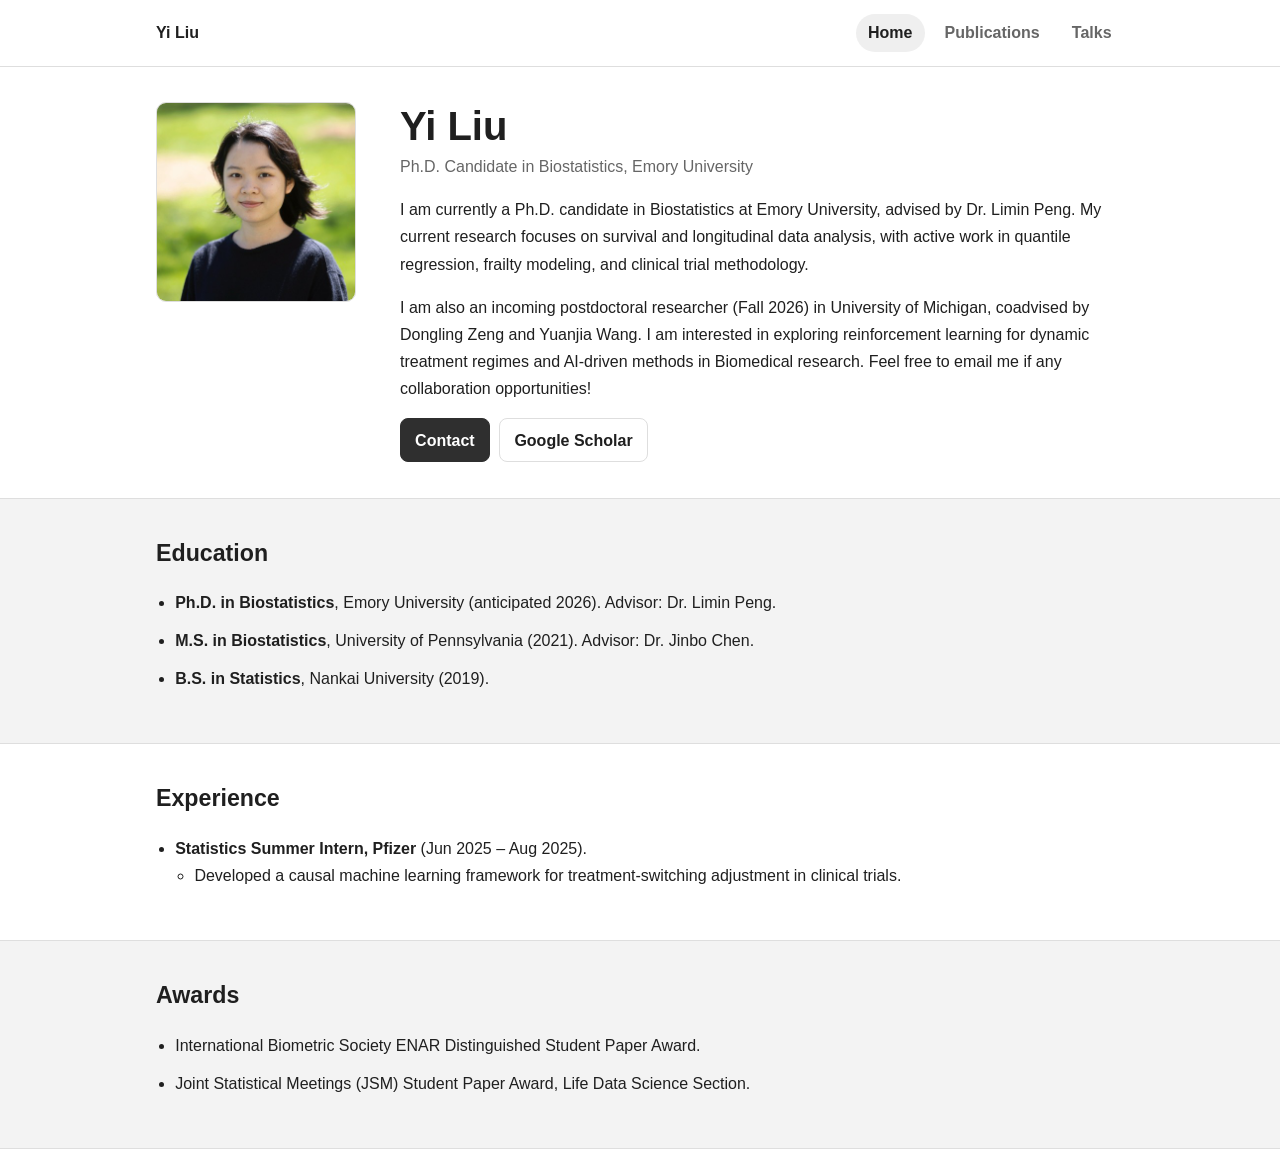
==== index.html @ a0813bbd "Update index.html" ====
<!DOCTYPE html>
<html lang="en">
  <head>
    <meta charset="UTF-8" />
    <meta name="viewport" content="width=device-width, initial-scale=1.0" />
    <title>Yi Liu | Biostatistics Research</title>
    <link rel="stylesheet" href="styles.css" />
  </head>
  <body>
    <header class="site-header">
      <div class="nav-shell">
        <div class="brand">Yi Liu</div>
        <nav class="tabs" aria-label="Main navigation">
          <a class="active" href="index.html">Home</a>
          <a href="publications.html">Publications</a>
          <a href="talks.html">Talks</a>
        </nav>
      </div>
    </header>

    <main>
      <section class="section-block section-light intro">
        <div class="content-wrap intro-grid">
          <img src="assets/yi-liu.jpeg" alt="Portrait illustration of Yi Liu" class="hero-photo" />
          <div>
            <h1>Yi Liu</h1>
            <p class="subtitle">Ph.D. Candidate in Biostatistics, Emory University</p>
            <p>
              I am currently a Ph.D. candidate in Biostatistics at Emory University, advised by
              Dr. Limin Peng. My current research focuses on survival and longitudinal data
              analysis, with active work in quantile regression, frailty modeling, and clinical
              trial methodology.
            </p>
            <p>
              I am also an incoming postdoctoral researcher (Fall 2026) in University of Michigan, coadvised by Dongling Zeng and Yuanjia Wang. I am interested in exploring
              reinforcement learning for dynamic treatment regimes and AI-driven methods in
              Biomedical research. Feel free to email me if any collaboration opportunities!
            </p>
            <div class="cta-row">
              <a class="button primary" href="mailto:yi.liu@emory.edu">Contact</a>
              <a class="button" href="https://scholar.google.com/citations?user=tV492EAAAAAJ&hl=en" target="_blank" rel="noopener noreferrer">Google Scholar</a>
            </div>
          </div>
        </div>
      </section>

      <section class="section-block section-gray">
        <div class="content-wrap">
          <h2>Education</h2>
          <ul>
            <li><strong>Ph.D. in Biostatistics</strong>, Emory University (anticipated 2026). Advisor: Dr. Limin Peng.</li>
            <li><strong>M.S. in Biostatistics</strong>, University of Pennsylvania (2021). Advisor: Dr. Jinbo Chen.</li>
            <li><strong>B.S. in Statistics</strong>, Nankai University (2019).</li>
          </ul>
        </div>
      </section>

      <section class="section-block section-light">
        <div class="content-wrap">
          <h2>Experience</h2>
<ul>
  <li>
    <strong>Statistics Summer Intern, Pfizer</strong> (Jun 2025 – Aug 2025).
    <ul>
      <li>Developed a causal machine learning framework for treatment-switching adjustment in clinical trials.</li>
    </ul>
  </li>
</ul>
        </div>
      </section>

      <section class="section-block section-gray">
        <div class="content-wrap">
          <h2>Awards</h2>
          <ul>
            <li>International Biometric Society ENAR Distinguished Student Paper Award.</li>
            <li>Joint Statistical Meetings (JSM) Student Paper Award, Life Data Science Section.</li>
          </ul>
        </div>
      </section>
    </main>
  </body>
</html>
---- styles.css ----
:root {
  --bg-white: #ffffff;
  --bg-gray: #f3f3f3;
  --text: #1f1f1f;
  --muted: #666666;
  --line: #dedede;
  --accent: #2f2f2f;
}

* {
  box-sizing: border-box;
}

body {
  margin: 0;
  font-family: "Inter", "Segoe UI", Roboto, sans-serif;
  color: var(--text);
  background: var(--bg-white);
  line-height: 1.7;
}

a {
  color: inherit;
}

.site-header {
  position: sticky;
  top: 0;
  z-index: 20;
  border-bottom: 1px solid var(--line);
  background: rgba(255, 255, 255, 0.95);
}

.nav-shell {
  max-width: 1000px;
  margin: 0 auto;
  padding: 0.85rem 1rem;
  display: flex;
  justify-content: space-between;
  align-items: center;
  gap: 1rem;
}

.brand {
  font-weight: 700;
}

.tabs {
  display: flex;
  flex-wrap: wrap;
  gap: 0.45rem;
}

.tabs a {
  padding: 0.35rem 0.78rem;
  border-radius: 999px;
  text-decoration: none;
  color: var(--muted);
  font-weight: 600;
}

.tabs a.active,
.tabs a:hover {
  color: var(--text);
  background: #efefef;
}

.container {
  max-width: 1000px;
  margin: 0 auto;
  padding: 2rem 1rem 3rem;
}

.section-block {
  padding: 2.2rem 0;
  border-bottom: 1px solid var(--line);
}

.section-light {
  background: var(--bg-white);
}

.section-gray {
  background: var(--bg-gray);
}

.content-wrap {
  max-width: 1000px;
  margin: 0 auto;
  padding: 0 1rem;
}

.intro-grid {
  display: grid;
  grid-template-columns: 220px 1fr;
  gap: 1.5rem;
  align-items: start;
}

.hero-photo {
  width: 100%;
  max-width: 200px;
  aspect-ratio: 1;
  border-radius: 10px;
  border: 1px solid var(--line);
  background: #fafafa;
}

h1 {
  margin: 0;
  line-height: 1.2;
  font-size: clamp(2rem, 3.4vw, 2.5rem);
}

h2 {
  margin: 0 0 0.65rem;
  font-size: 1.45rem;
}

.subtitle {
  margin: 0.2rem 0 0.8rem;
  color: var(--muted);
}

.cta-row {
  display: flex;
  flex-wrap: wrap;
  gap: 0.6rem;
  margin-top: 1rem;
}

.button {
  text-decoration: none;
  padding: 0.46rem 0.88rem;
  border-radius: 8px;
  font-weight: 600;
  border: 1px solid var(--line);
  background: #fff;
}

.button.primary {
  color: #fff;
  background: var(--accent);
  border-color: var(--accent);
}

.list-page {
  background: #fff;
  border: 1px solid var(--line);
  padding: 1.25rem;
}

.list-page h1 {
  margin-bottom: 0.35rem;
}

.list-page p {
  margin-top: 0;
  color: var(--muted);
}

ol,
ul {
  padding-left: 1.2rem;
}

li + li {
  margin-top: 0.66rem;
}

@media (max-width: 830px) {
  .intro-grid {
    grid-template-columns: 1fr;
  }

  .hero-photo {
    max-width: 160px;
  }
}
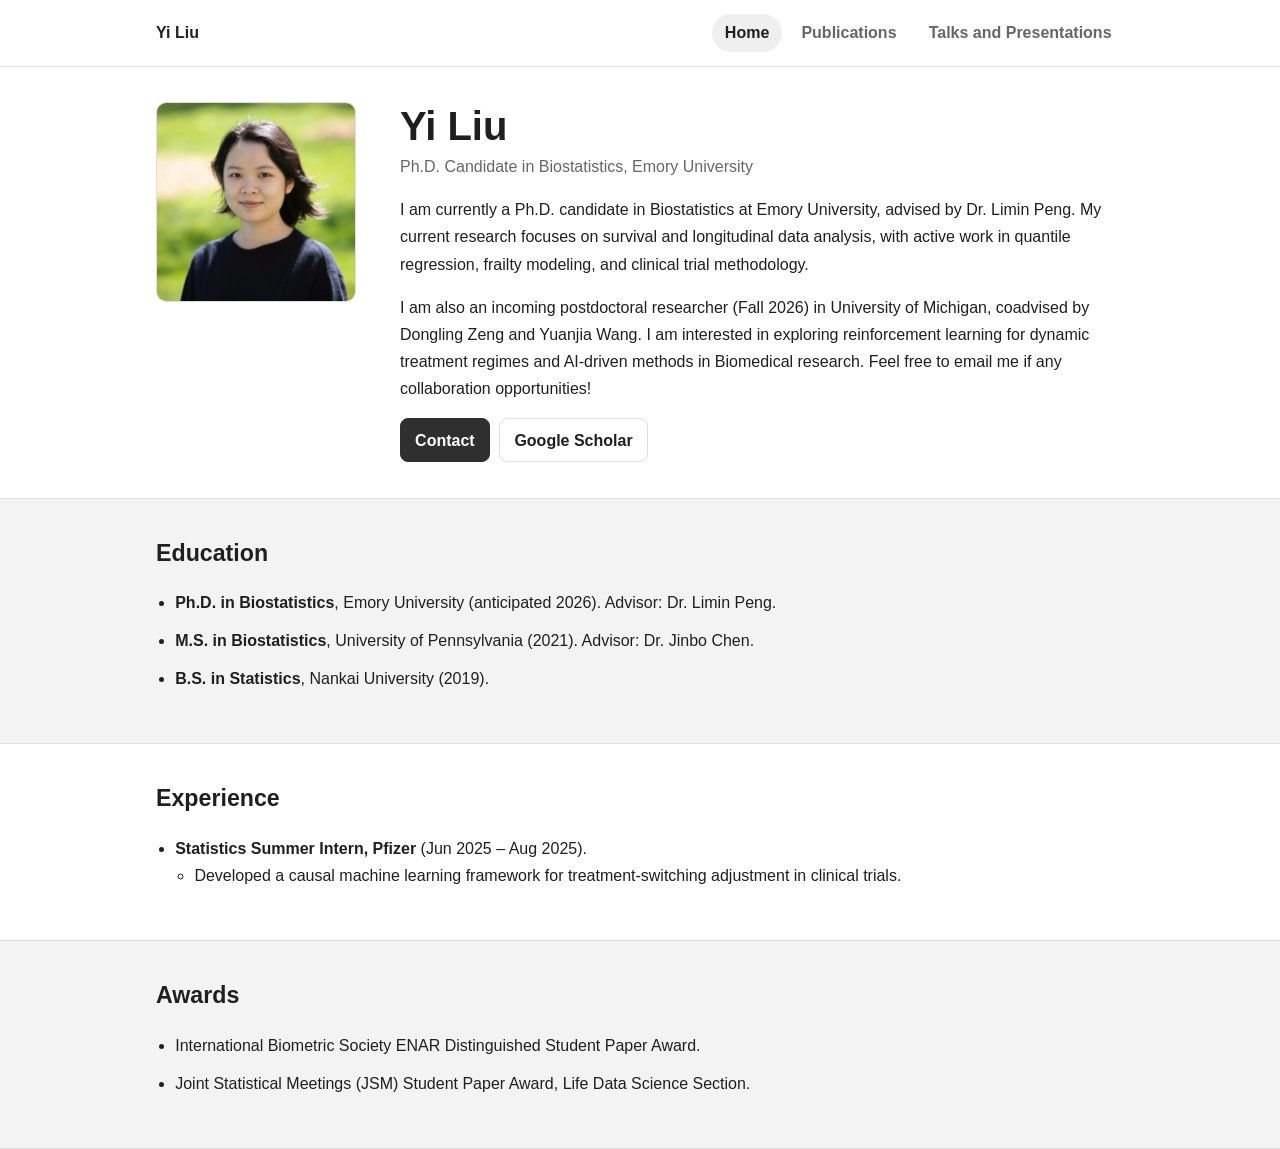
==== commit a8201416: "Update index.html" ====
--- a/index.html
+++ b/index.html
@@ -13,7 +13,7 @@
         <nav class="tabs" aria-label="Main navigation">
           <a class="active" href="index.html">Home</a>
           <a href="publications.html">Publications</a>
-          <a href="talks.html">Talks</a>
+          <a href="talks.html">Talks and Presentations</a>
         </nav>
       </div>
     </header>
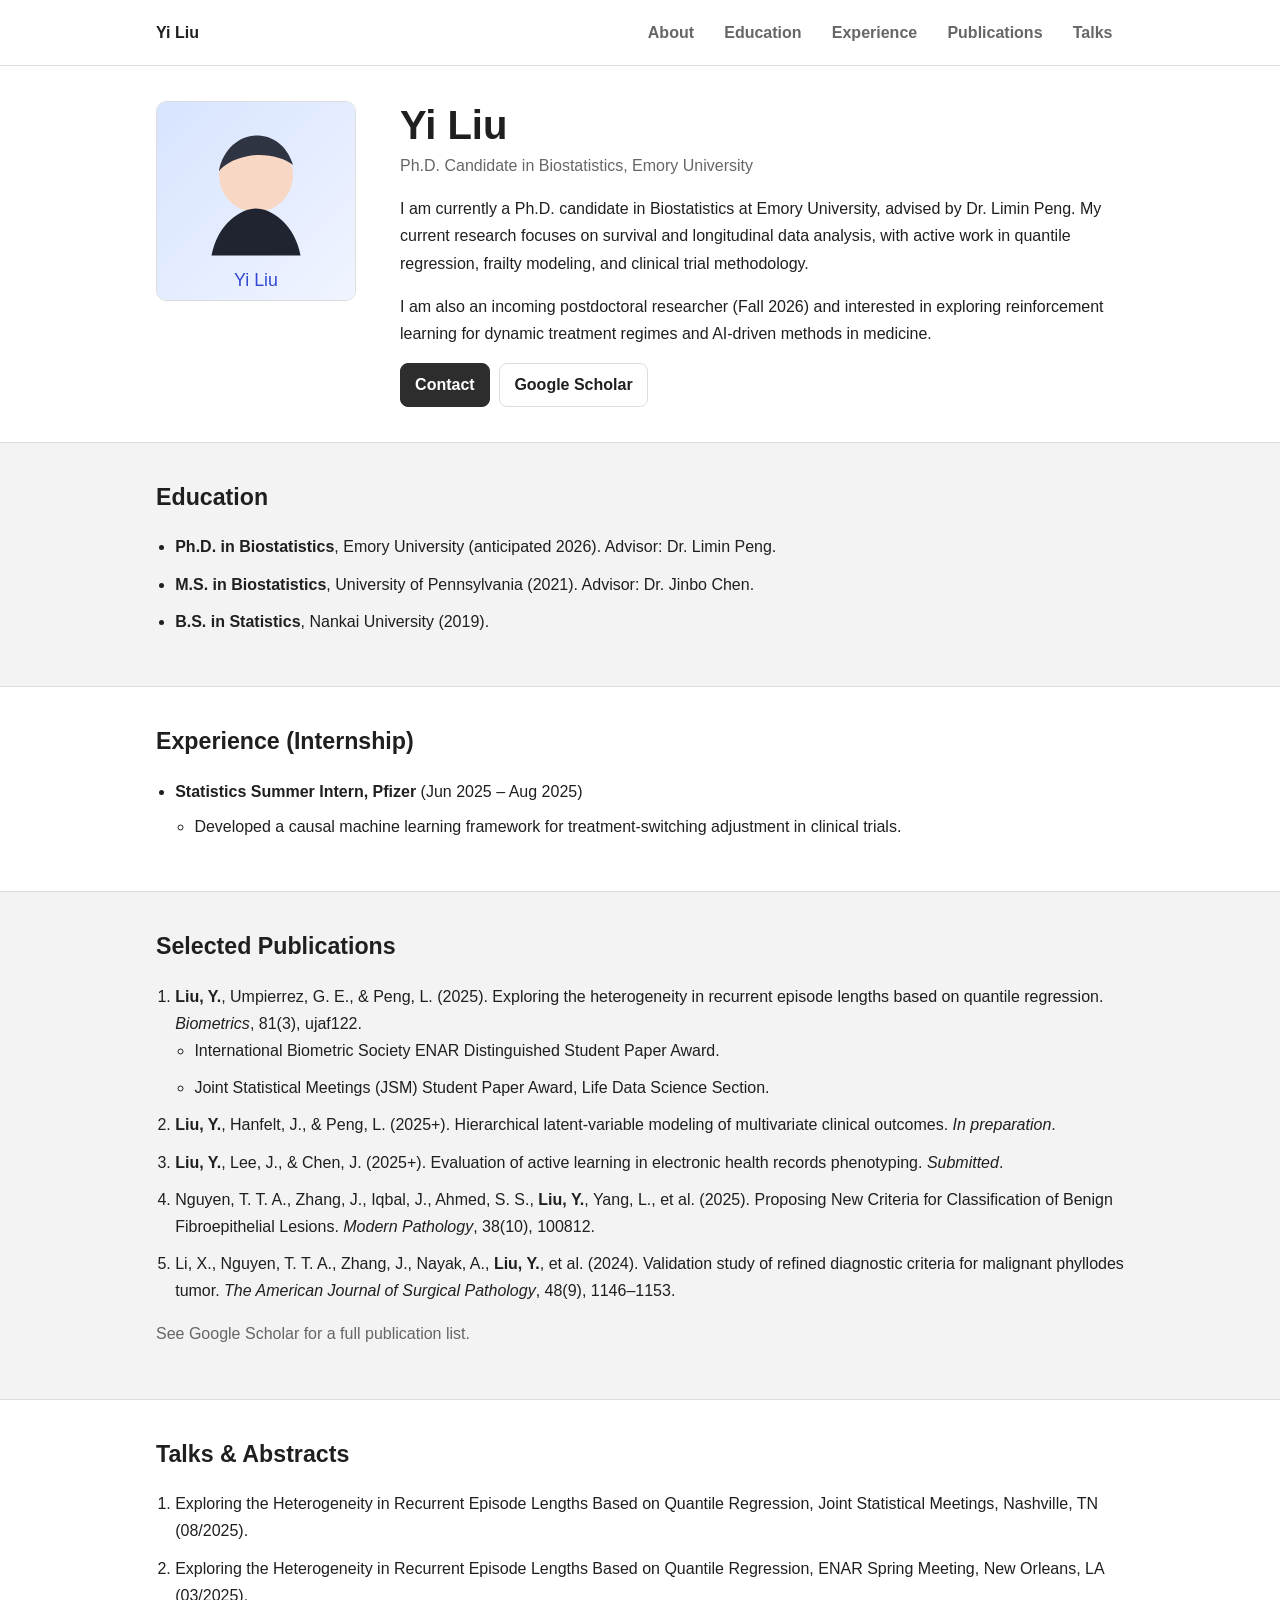
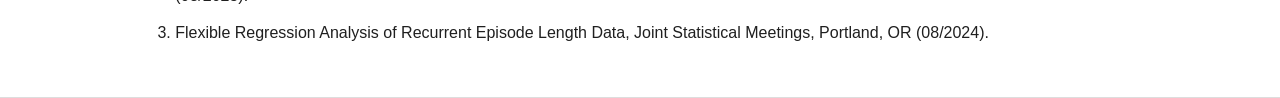
==== commit e62f8253: "Move awards under publication entry and remove awards section" ====
--- a/index.html
+++ b/index.html
@@ -10,18 +10,20 @@
     <header class="site-header">
       <div class="nav-shell">
         <div class="brand">Yi Liu</div>
-        <nav class="tabs" aria-label="Main navigation">
-          <a class="active" href="index.html">Home</a>
-          <a href="publications.html">Publications</a>
-          <a href="talks.html">Talks and Presentations</a>
+        <nav class="tabs" aria-label="On-page navigation">
+          <a href="#about">About</a>
+          <a href="#education">Education</a>
+          <a href="#experience">Experience</a>
+          <a href="#publications">Publications</a>
+          <a href="#talks">Talks</a>
         </nav>
       </div>
     </header>
 
     <main>
-      <section class="section-block section-light intro">
+      <section id="about" class="section-block section-light intro">
         <div class="content-wrap intro-grid">
-          <img src="assets/yi-liu.jpeg" alt="Portrait illustration of Yi Liu" class="hero-photo" />
+          <img src="assets/yi-liu.svg" alt="Portrait illustration of Yi Liu" class="hero-photo" />
           <div>
             <h1>Yi Liu</h1>
             <p class="subtitle">Ph.D. Candidate in Biostatistics, Emory University</p>
@@ -32,9 +34,9 @@
               trial methodology.
             </p>
             <p>
-              I am also an incoming postdoctoral researcher (Fall 2026) in University of Michigan, coadvised by Dongling Zeng and Yuanjia Wang. I am interested in exploring
+              I am also an incoming postdoctoral researcher (Fall 2026) and interested in exploring
               reinforcement learning for dynamic treatment regimes and AI-driven methods in
-              Biomedical research. Feel free to email me if any collaboration opportunities!
+              medicine.
             </p>
             <div class="cta-row">
               <a class="button primary" href="mailto:yi.liu@emory.edu">Contact</a>
@@ -44,7 +46,7 @@
         </div>
       </section>
 
-      <section class="section-block section-gray">
+      <section id="education" class="section-block section-gray">
         <div class="content-wrap">
           <h2>Education</h2>
           <ul>
@@ -55,29 +57,51 @@
         </div>
       </section>
 
-      <section class="section-block section-light">
+      <section id="experience" class="section-block section-light">
         <div class="content-wrap">
-          <h2>Experience</h2>
-<ul>
-  <li>
-    <strong>Statistics Summer Intern, Pfizer</strong> (Jun 2025 – Aug 2025).
-    <ul>
-      <li>Developed a causal machine learning framework for treatment-switching adjustment in clinical trials.</li>
-    </ul>
-  </li>
-</ul>
+          <h2>Experience (Internship)</h2>
+          <ul>
+            <li>
+              <strong>Statistics Summer Intern, Pfizer</strong> (Jun 2025 – Aug 2025)
+              <ul>
+                <li>Developed a causal machine learning framework for treatment-switching adjustment in clinical trials.</li>
+              </ul>
+            </li>
+          </ul>
         </div>
       </section>
 
-      <section class="section-block section-gray">
+      <section id="publications" class="section-block section-gray">
         <div class="content-wrap">
-          <h2>Awards</h2>
-          <ul>
-            <li>International Biometric Society ENAR Distinguished Student Paper Award.</li>
-            <li>Joint Statistical Meetings (JSM) Student Paper Award, Life Data Science Section.</li>
-          </ul>
+          <h2>Selected Publications</h2>
+          <ol>
+            <li>
+              <strong>Liu, Y.</strong>, Umpierrez, G. E., &amp; Peng, L. (2025). Exploring the heterogeneity in recurrent episode lengths based on quantile regression. <em>Biometrics</em>, 81(3), ujaf122.
+              <ul>
+                <li>International Biometric Society ENAR Distinguished Student Paper Award.</li>
+                <li>Joint Statistical Meetings (JSM) Student Paper Award, Life Data Science Section.</li>
+              </ul>
+            </li>
+            <li><strong>Liu, Y.</strong>, Hanfelt, J., &amp; Peng, L. (2025+). Hierarchical latent-variable modeling of multivariate clinical outcomes. <em>In preparation</em>.</li>
+            <li><strong>Liu, Y.</strong>, Lee, J., &amp; Chen, J. (2025+). Evaluation of active learning in electronic health records phenotyping. <em>Submitted</em>.</li>
+            <li>Nguyen, T. T. A., Zhang, J., Iqbal, J., Ahmed, S. S., <strong>Liu, Y.</strong>, Yang, L., et al. (2025). Proposing New Criteria for Classification of Benign Fibroepithelial Lesions. <em>Modern Pathology</em>, 38(10), 100812.</li>
+            <li>Li, X., Nguyen, T. T. A., Zhang, J., Nayak, A., <strong>Liu, Y.</strong>, et al. (2024). Validation study of refined diagnostic criteria for malignant phyllodes tumor. <em>The American Journal of Surgical Pathology</em>, 48(9), 1146–1153.</li>
+          </ol>
+          <p class="note">See Google Scholar for a full publication list.</p>
         </div>
       </section>
+
+      <section id="talks" class="section-block section-light">
+        <div class="content-wrap">
+          <h2>Talks &amp; Abstracts</h2>
+          <ol>
+            <li>Exploring the Heterogeneity in Recurrent Episode Lengths Based on Quantile Regression, Joint Statistical Meetings, Nashville, TN (08/2025).</li>
+            <li>Exploring the Heterogeneity in Recurrent Episode Lengths Based on Quantile Regression, ENAR Spring Meeting, New Orleans, LA (03/2025).</li>
+            <li>Flexible Regression Analysis of Recurrent Episode Length Data, Joint Statistical Meetings, Portland, OR (08/2024).</li>
+          </ol>
+        </div>
+      </section>
+
     </main>
   </body>
 </html>
--- a/styles.css
+++ b/styles.css
@@ -3,13 +3,13 @@
   --bg-gray: #f3f3f3;
   --text: #1f1f1f;
   --muted: #666666;
-  --line: #dedede;
-  --accent: #2f2f2f;
+  --line: #dddddd;
+  --accent: #2d2d2d;
 }
 
-* {
-  box-sizing: border-box;
-}
+* { box-sizing: border-box; }
+
+html { scroll-behavior: smooth; }
 
 body {
   margin: 0;
@@ -19,14 +19,12 @@
   line-height: 1.7;
 }
 
-a {
-  color: inherit;
-}
+a { color: inherit; }
 
 .site-header {
   position: sticky;
   top: 0;
-  z-index: 20;
+  z-index: 10;
   border-bottom: 1px solid var(--line);
   background: rgba(255, 255, 255, 0.95);
 }
@@ -38,37 +36,28 @@
   display: flex;
   justify-content: space-between;
   align-items: center;
-  gap: 1rem;
+  gap: 0.8rem;
 }
 
-.brand {
-  font-weight: 700;
-}
+.brand { font-weight: 700; }
 
 .tabs {
   display: flex;
+  gap: 0.45rem;
   flex-wrap: wrap;
-  gap: 0.45rem;
 }
 
 .tabs a {
-  padding: 0.35rem 0.78rem;
+  padding: 0.32rem 0.72rem;
   border-radius: 999px;
   text-decoration: none;
   color: var(--muted);
   font-weight: 600;
 }
 
-.tabs a.active,
 .tabs a:hover {
   color: var(--text);
   background: #efefef;
-}
-
-.container {
-  max-width: 1000px;
-  margin: 0 auto;
-  padding: 2rem 1rem 3rem;
 }
 
 .section-block {
@@ -76,13 +65,8 @@
   border-bottom: 1px solid var(--line);
 }
 
-.section-light {
-  background: var(--bg-white);
-}
-
-.section-gray {
-  background: var(--bg-gray);
-}
+.section-light { background: var(--bg-white); }
+.section-gray { background: var(--bg-gray); }
 
 .content-wrap {
   max-width: 1000px;
@@ -94,7 +78,6 @@
   display: grid;
   grid-template-columns: 220px 1fr;
   gap: 1.5rem;
-  align-items: start;
 }
 
 .hero-photo {
@@ -108,8 +91,8 @@
 
 h1 {
   margin: 0;
+  font-size: clamp(2rem, 3.4vw, 2.5rem);
   line-height: 1.2;
-  font-size: clamp(2rem, 3.4vw, 2.5rem);
 }
 
 h2 {
@@ -122,20 +105,25 @@
   color: var(--muted);
 }
 
+.note {
+  color: var(--muted);
+  margin-top: 0.8rem;
+}
+
 .cta-row {
   display: flex;
+  gap: 0.6rem;
   flex-wrap: wrap;
-  gap: 0.6rem;
   margin-top: 1rem;
 }
 
 .button {
   text-decoration: none;
-  padding: 0.46rem 0.88rem;
+  padding: 0.45rem 0.88rem;
   border-radius: 8px;
-  font-weight: 600;
   border: 1px solid var(--line);
   background: #fff;
+  font-weight: 600;
 }
 
 .button.primary {
@@ -144,36 +132,11 @@
   border-color: var(--accent);
 }
 
-.list-page {
-  background: #fff;
-  border: 1px solid var(--line);
-  padding: 1.25rem;
+ol, ul { padding-left: 1.2rem; }
+li + li { margin-top: 0.62rem; }
+ul ul { margin-top: 0.5rem; }
+
+@media (max-width: 850px) {
+  .intro-grid { grid-template-columns: 1fr; }
+  .hero-photo { max-width: 170px; }
 }
-
-.list-page h1 {
-  margin-bottom: 0.35rem;
-}
-
-.list-page p {
-  margin-top: 0;
-  color: var(--muted);
-}
-
-ol,
-ul {
-  padding-left: 1.2rem;
-}
-
-li + li {
-  margin-top: 0.66rem;
-}
-
-@media (max-width: 830px) {
-  .intro-grid {
-    grid-template-columns: 1fr;
-  }
-
-  .hero-photo {
-    max-width: 160px;
-  }
-}
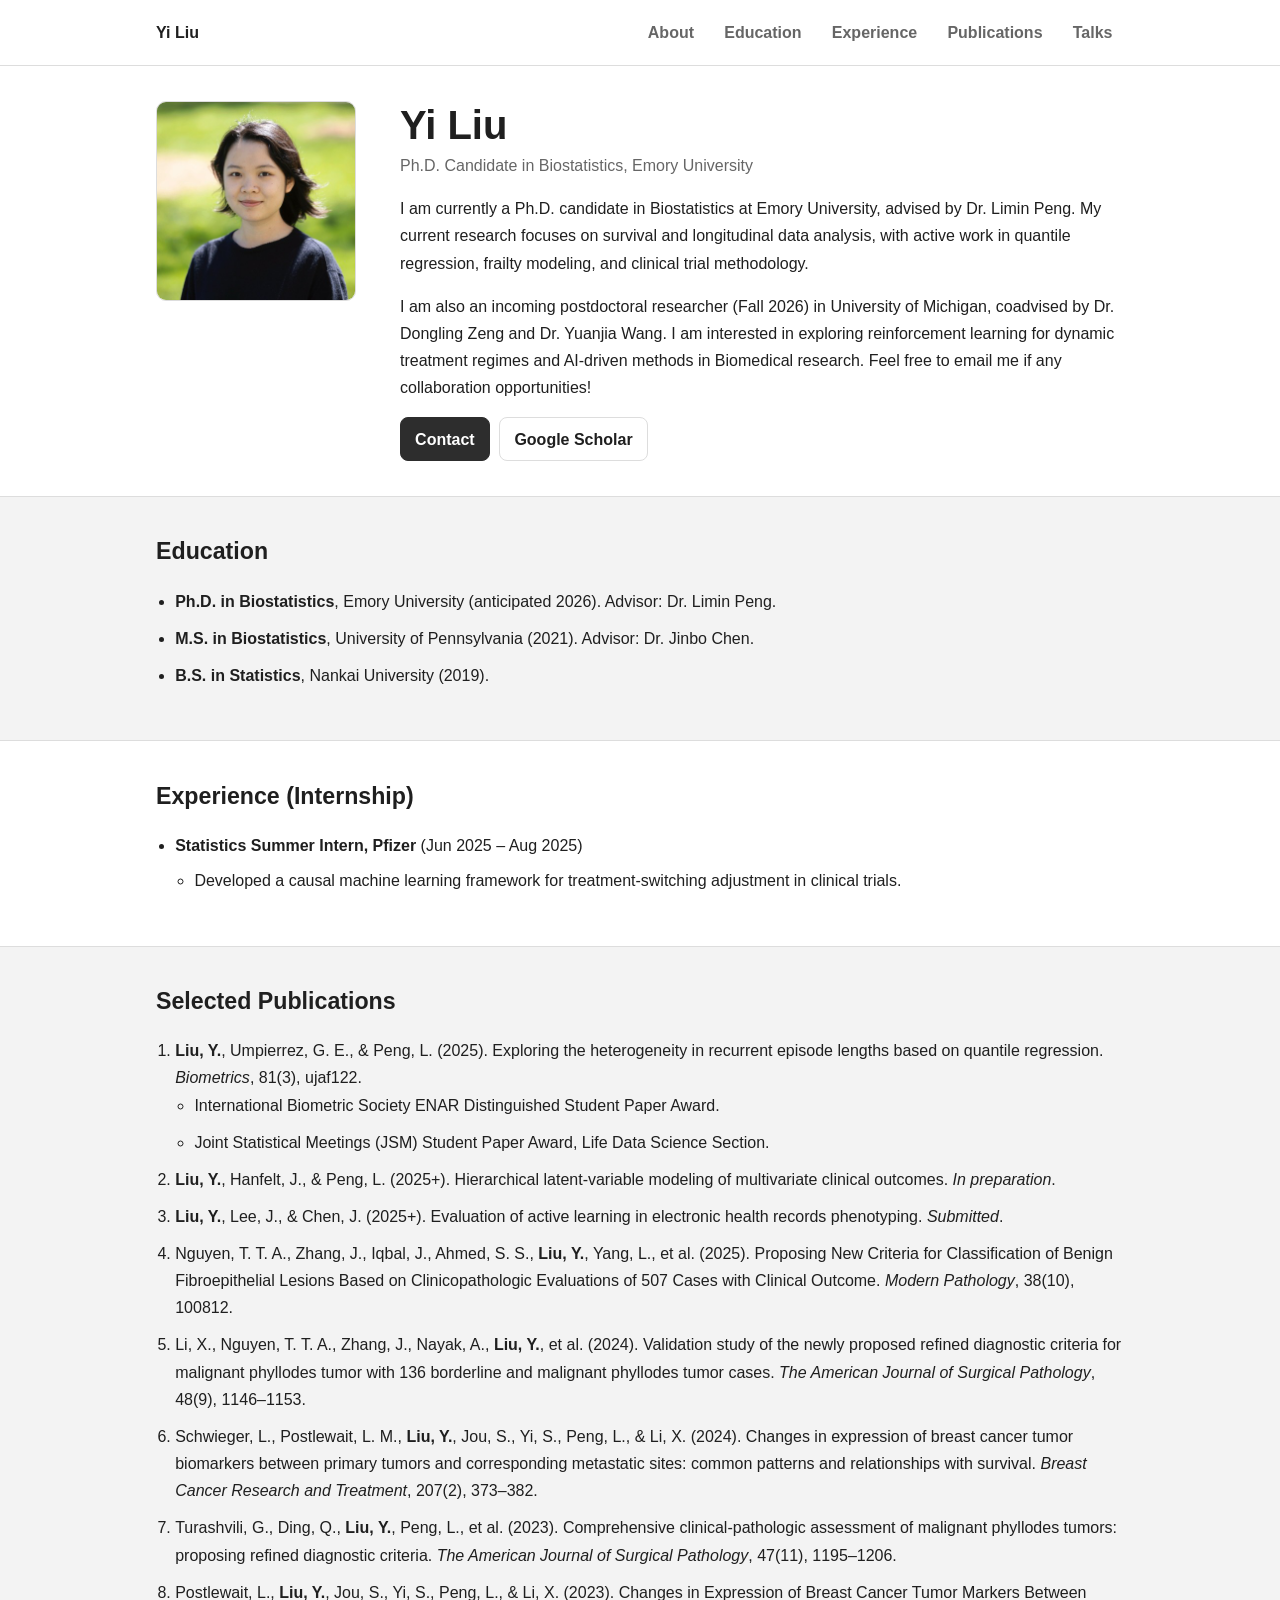
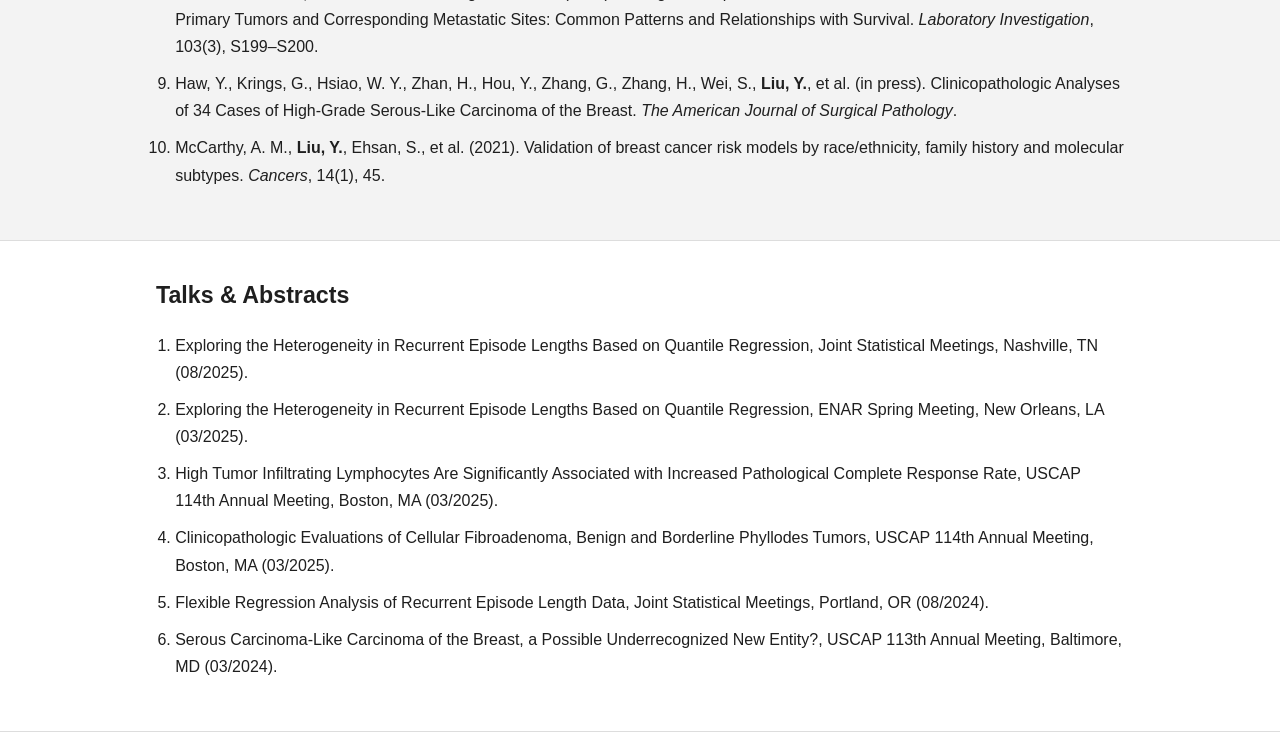
==== commit 5f6fa02b: "Update self-introduction text on homepage" ====
--- a/index.html
+++ b/index.html
@@ -23,7 +23,7 @@
     <main>
       <section id="about" class="section-block section-light intro">
         <div class="content-wrap intro-grid">
-          <img src="assets/yi-liu.svg" alt="Portrait illustration of Yi Liu" class="hero-photo" />
+          <img src="assets/yi-liu.jpeg" onerror="this.onerror=null;this.src='assets/yi-liu.svg';" alt="Portrait of Yi Liu" class="hero-photo" />
           <div>
             <h1>Yi Liu</h1>
             <p class="subtitle">Ph.D. Candidate in Biostatistics, Emory University</p>
@@ -34,9 +34,10 @@
               trial methodology.
             </p>
             <p>
-              I am also an incoming postdoctoral researcher (Fall 2026) and interested in exploring
+              I am also an incoming postdoctoral researcher (Fall 2026) in University of Michigan,
+              coadvised by Dr. Dongling Zeng and Dr. Yuanjia Wang. I am interested in exploring
               reinforcement learning for dynamic treatment regimes and AI-driven methods in
-              medicine.
+              Biomedical research. Feel free to email me if any collaboration opportunities!
             </p>
             <div class="cta-row">
               <a class="button primary" href="mailto:yi.liu@emory.edu">Contact</a>
@@ -84,10 +85,14 @@
             </li>
             <li><strong>Liu, Y.</strong>, Hanfelt, J., &amp; Peng, L. (2025+). Hierarchical latent-variable modeling of multivariate clinical outcomes. <em>In preparation</em>.</li>
             <li><strong>Liu, Y.</strong>, Lee, J., &amp; Chen, J. (2025+). Evaluation of active learning in electronic health records phenotyping. <em>Submitted</em>.</li>
-            <li>Nguyen, T. T. A., Zhang, J., Iqbal, J., Ahmed, S. S., <strong>Liu, Y.</strong>, Yang, L., et al. (2025). Proposing New Criteria for Classification of Benign Fibroepithelial Lesions. <em>Modern Pathology</em>, 38(10), 100812.</li>
-            <li>Li, X., Nguyen, T. T. A., Zhang, J., Nayak, A., <strong>Liu, Y.</strong>, et al. (2024). Validation study of refined diagnostic criteria for malignant phyllodes tumor. <em>The American Journal of Surgical Pathology</em>, 48(9), 1146–1153.</li>
+            <li>Nguyen, T. T. A., Zhang, J., Iqbal, J., Ahmed, S. S., <strong>Liu, Y.</strong>, Yang, L., et al. (2025). Proposing New Criteria for Classification of Benign Fibroepithelial Lesions Based on Clinicopathologic Evaluations of 507 Cases with Clinical Outcome. <em>Modern Pathology</em>, 38(10), 100812.</li>
+            <li>Li, X., Nguyen, T. T. A., Zhang, J., Nayak, A., <strong>Liu, Y.</strong>, et al. (2024). Validation study of the newly proposed refined diagnostic criteria for malignant phyllodes tumor with 136 borderline and malignant phyllodes tumor cases. <em>The American Journal of Surgical Pathology</em>, 48(9), 1146–1153.</li>
+            <li>Schwieger, L., Postlewait, L. M., <strong>Liu, Y.</strong>, Jou, S., Yi, S., Peng, L., &amp; Li, X. (2024). Changes in expression of breast cancer tumor biomarkers between primary tumors and corresponding metastatic sites: common patterns and relationships with survival. <em>Breast Cancer Research and Treatment</em>, 207(2), 373–382.</li>
+            <li>Turashvili, G., Ding, Q., <strong>Liu, Y.</strong>, Peng, L., et al. (2023). Comprehensive clinical-pathologic assessment of malignant phyllodes tumors: proposing refined diagnostic criteria. <em>The American Journal of Surgical Pathology</em>, 47(11), 1195–1206.</li>
+            <li>Postlewait, L., <strong>Liu, Y.</strong>, Jou, S., Yi, S., Peng, L., &amp; Li, X. (2023). Changes in Expression of Breast Cancer Tumor Markers Between Primary Tumors and Corresponding Metastatic Sites: Common Patterns and Relationships with Survival. <em>Laboratory Investigation</em>, 103(3), S199–S200.</li>
+            <li>Haw, Y., Krings, G., Hsiao, W. Y., Zhan, H., Hou, Y., Zhang, G., Zhang, H., Wei, S., <strong>Liu, Y.</strong>, et al. (in press). Clinicopathologic Analyses of 34 Cases of High-Grade Serous-Like Carcinoma of the Breast. <em>The American Journal of Surgical Pathology</em>.</li>
+            <li>McCarthy, A. M., <strong>Liu, Y.</strong>, Ehsan, S., et al. (2021). Validation of breast cancer risk models by race/ethnicity, family history and molecular subtypes. <em>Cancers</em>, 14(1), 45.</li>
           </ol>
-          <p class="note">See Google Scholar for a full publication list.</p>
         </div>
       </section>
 
@@ -97,11 +102,13 @@
           <ol>
             <li>Exploring the Heterogeneity in Recurrent Episode Lengths Based on Quantile Regression, Joint Statistical Meetings, Nashville, TN (08/2025).</li>
             <li>Exploring the Heterogeneity in Recurrent Episode Lengths Based on Quantile Regression, ENAR Spring Meeting, New Orleans, LA (03/2025).</li>
+            <li>High Tumor Infiltrating Lymphocytes Are Significantly Associated with Increased Pathological Complete Response Rate, USCAP 114th Annual Meeting, Boston, MA (03/2025).</li>
+            <li>Clinicopathologic Evaluations of Cellular Fibroadenoma, Benign and Borderline Phyllodes Tumors, USCAP 114th Annual Meeting, Boston, MA (03/2025).</li>
             <li>Flexible Regression Analysis of Recurrent Episode Length Data, Joint Statistical Meetings, Portland, OR (08/2024).</li>
+            <li>Serous Carcinoma-Like Carcinoma of the Breast, a Possible Underrecognized New Entity?, USCAP 113th Annual Meeting, Baltimore, MD (03/2024).</li>
           </ol>
         </div>
       </section>
-
     </main>
   </body>
 </html>
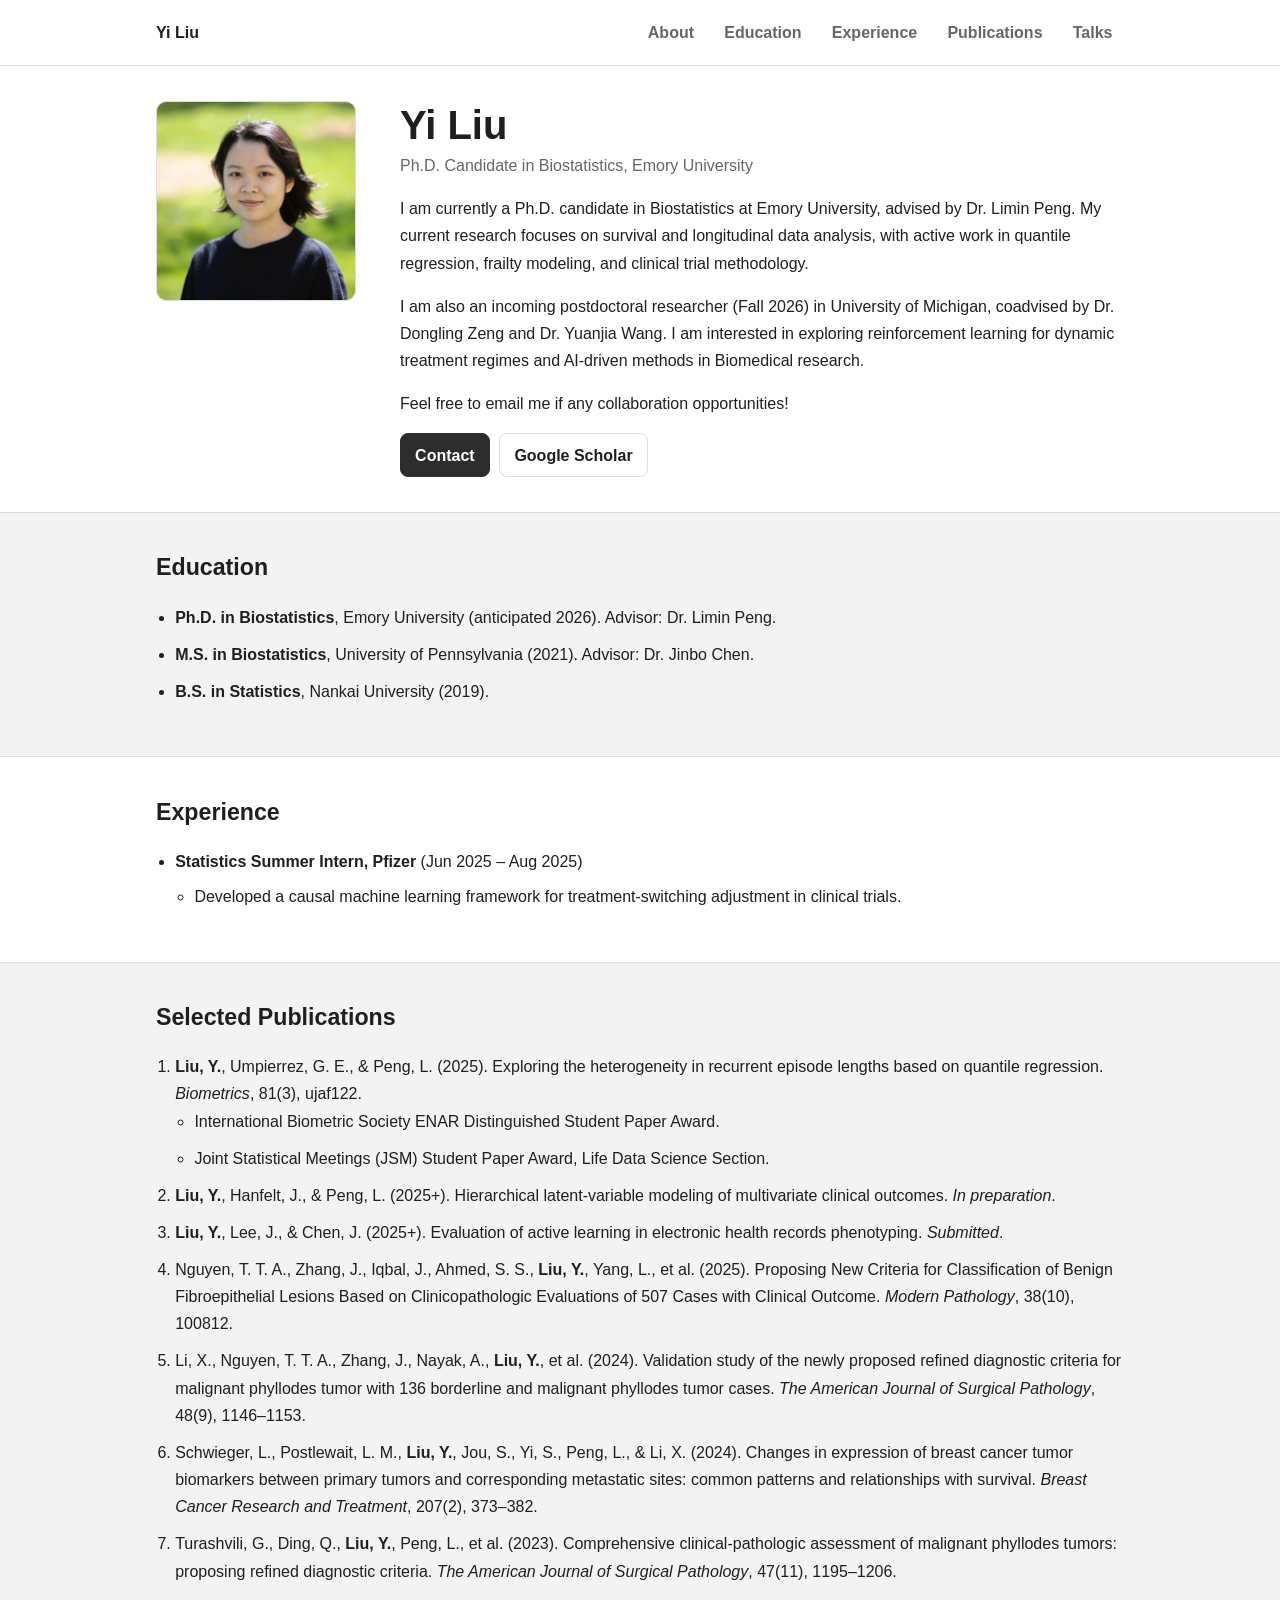
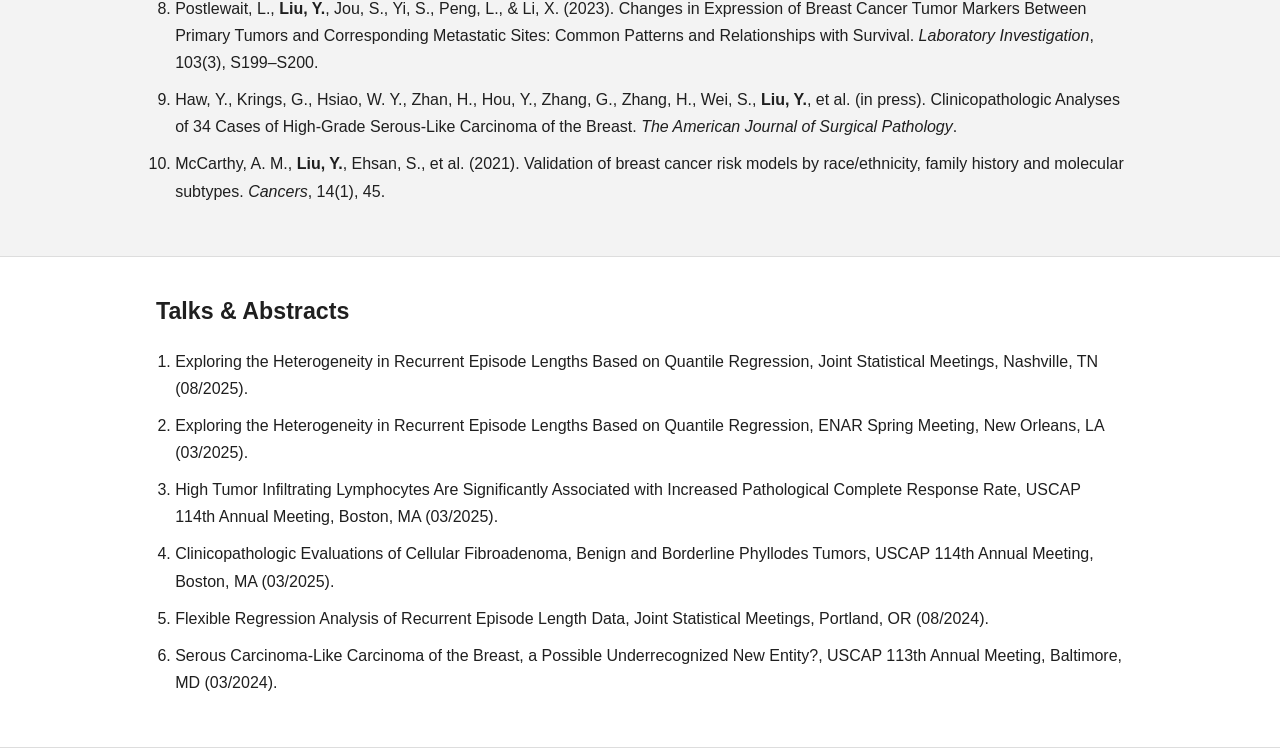
==== commit 8cf785cc: "Update index.html" ====
--- a/index.html
+++ b/index.html
@@ -37,7 +37,10 @@
               I am also an incoming postdoctoral researcher (Fall 2026) in University of Michigan,
               coadvised by Dr. Dongling Zeng and Dr. Yuanjia Wang. I am interested in exploring
               reinforcement learning for dynamic treatment regimes and AI-driven methods in
-              Biomedical research. Feel free to email me if any collaboration opportunities!
+              Biomedical research. 
+               </p>
+            <p>   
+            Feel free to email me if any collaboration opportunities!
             </p>
             <div class="cta-row">
               <a class="button primary" href="mailto:yi.liu@emory.edu">Contact</a>
@@ -60,7 +63,7 @@
 
       <section id="experience" class="section-block section-light">
         <div class="content-wrap">
-          <h2>Experience (Internship)</h2>
+          <h2>Experience</h2>
           <ul>
             <li>
               <strong>Statistics Summer Intern, Pfizer</strong> (Jun 2025 – Aug 2025)
--- a/styles.css
+++ b/styles.css
@@ -78,6 +78,7 @@
   display: grid;
   grid-template-columns: 220px 1fr;
   gap: 1.5rem;
+  align-items: start;
 }
 
 .hero-photo {
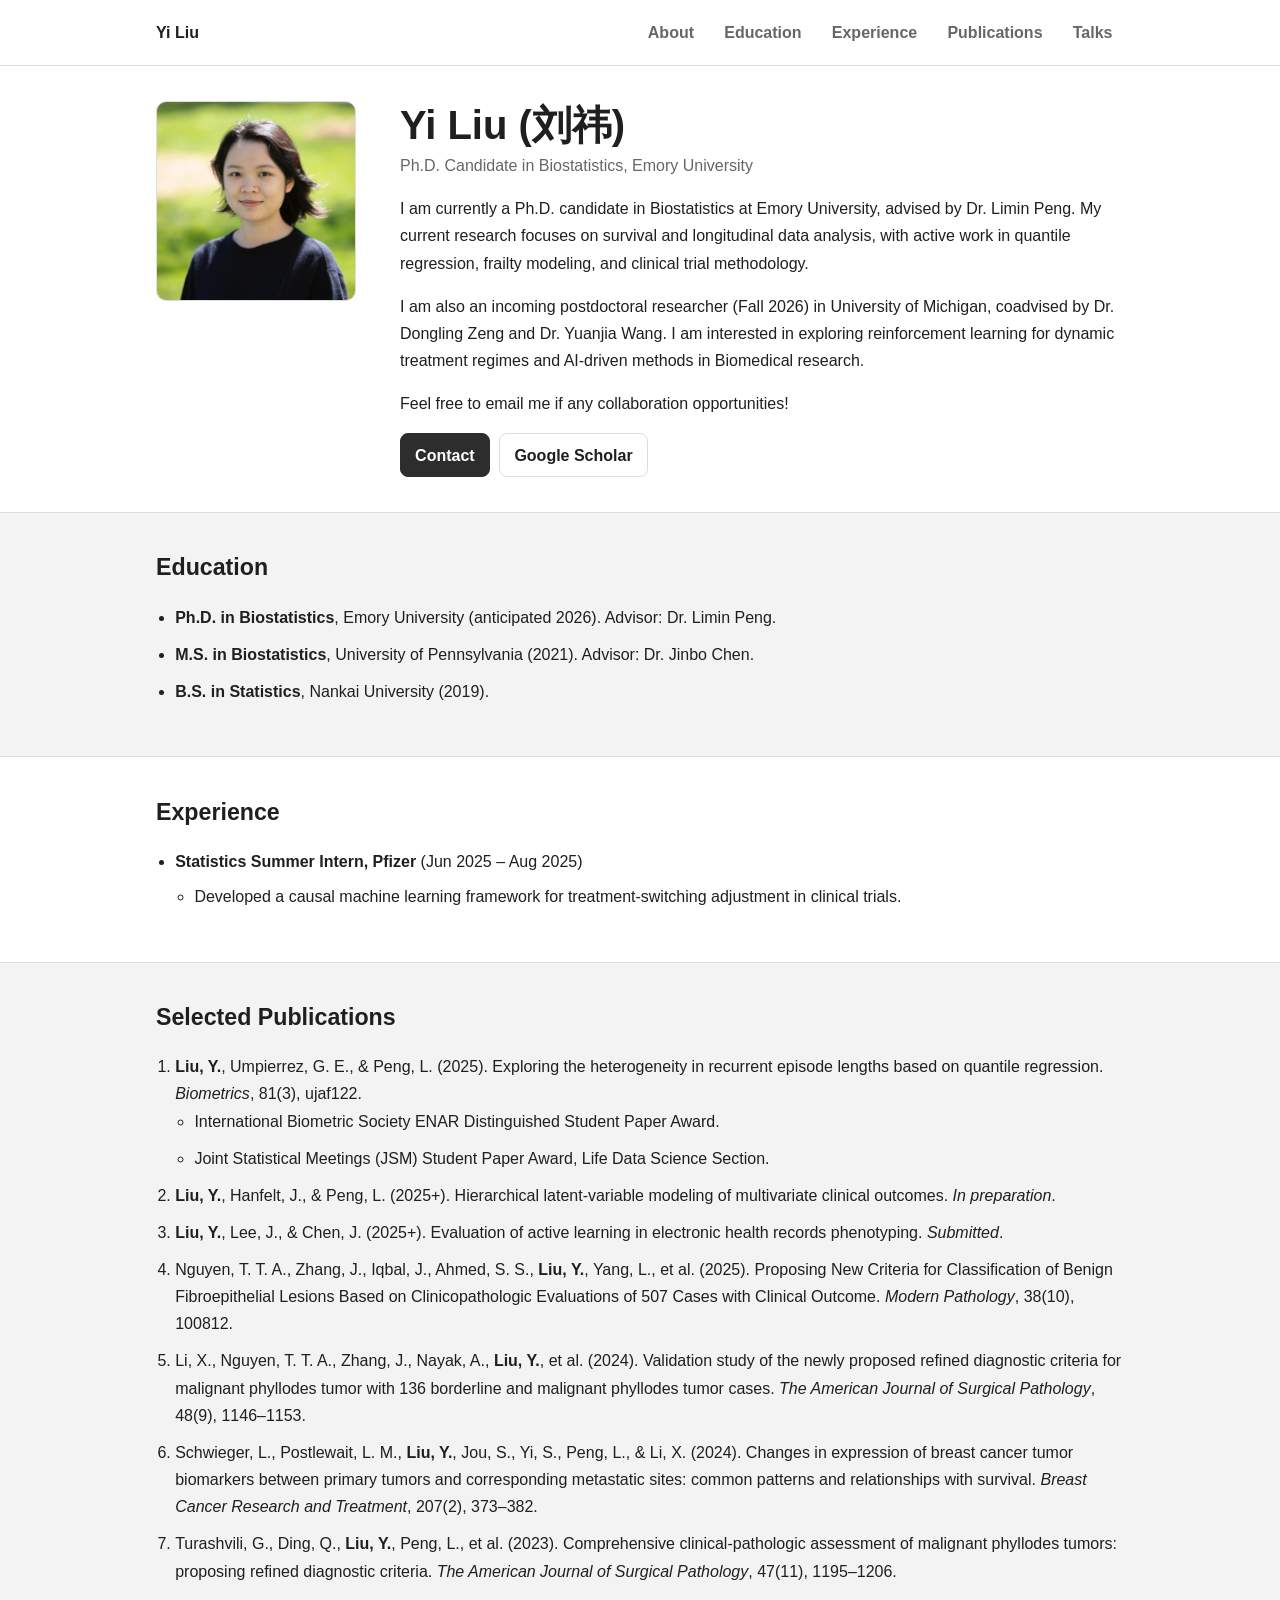
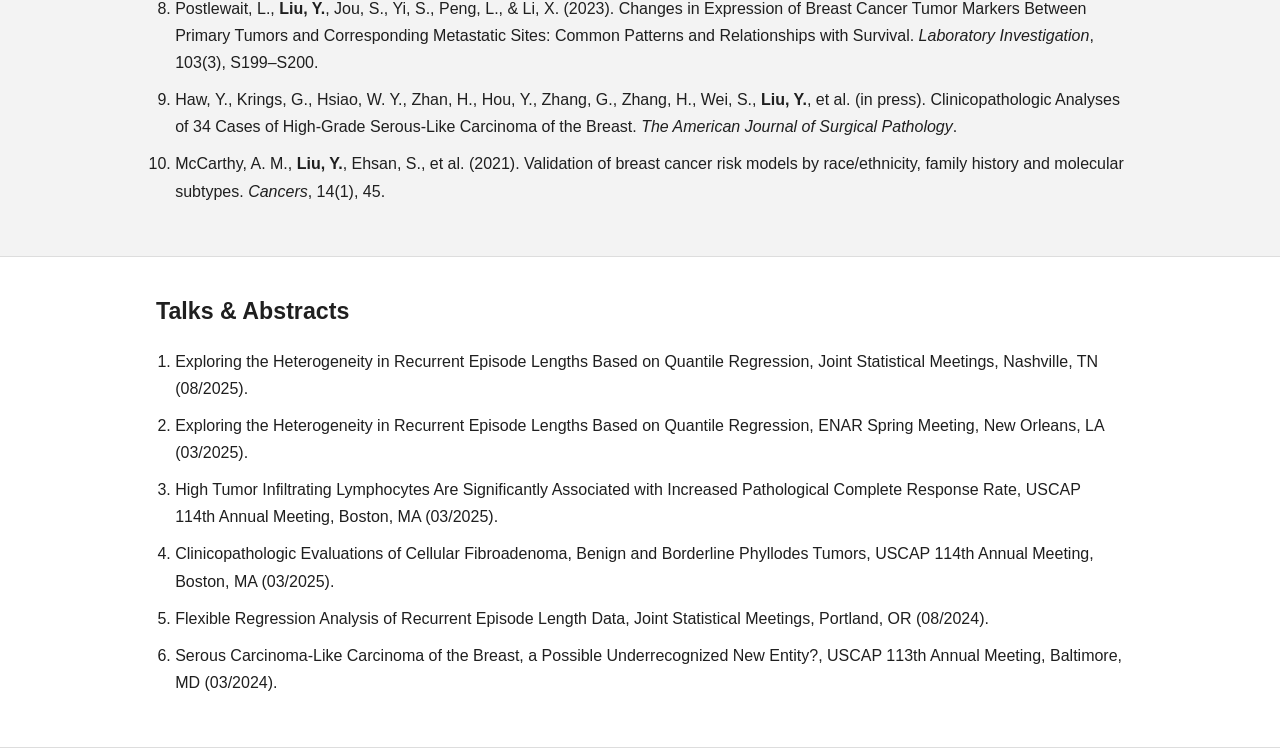
==== commit 08e8356d: "Update index.html" ====
--- a/index.html
+++ b/index.html
@@ -25,7 +25,7 @@
         <div class="content-wrap intro-grid">
           <img src="assets/yi-liu.jpeg" onerror="this.onerror=null;this.src='assets/yi-liu.svg';" alt="Portrait of Yi Liu" class="hero-photo" />
           <div>
-            <h1>Yi Liu</h1>
+            <h1>Yi Liu (刘祎) </h1>
             <p class="subtitle">Ph.D. Candidate in Biostatistics, Emory University</p>
             <p>
               I am currently a Ph.D. candidate in Biostatistics at Emory University, advised by
